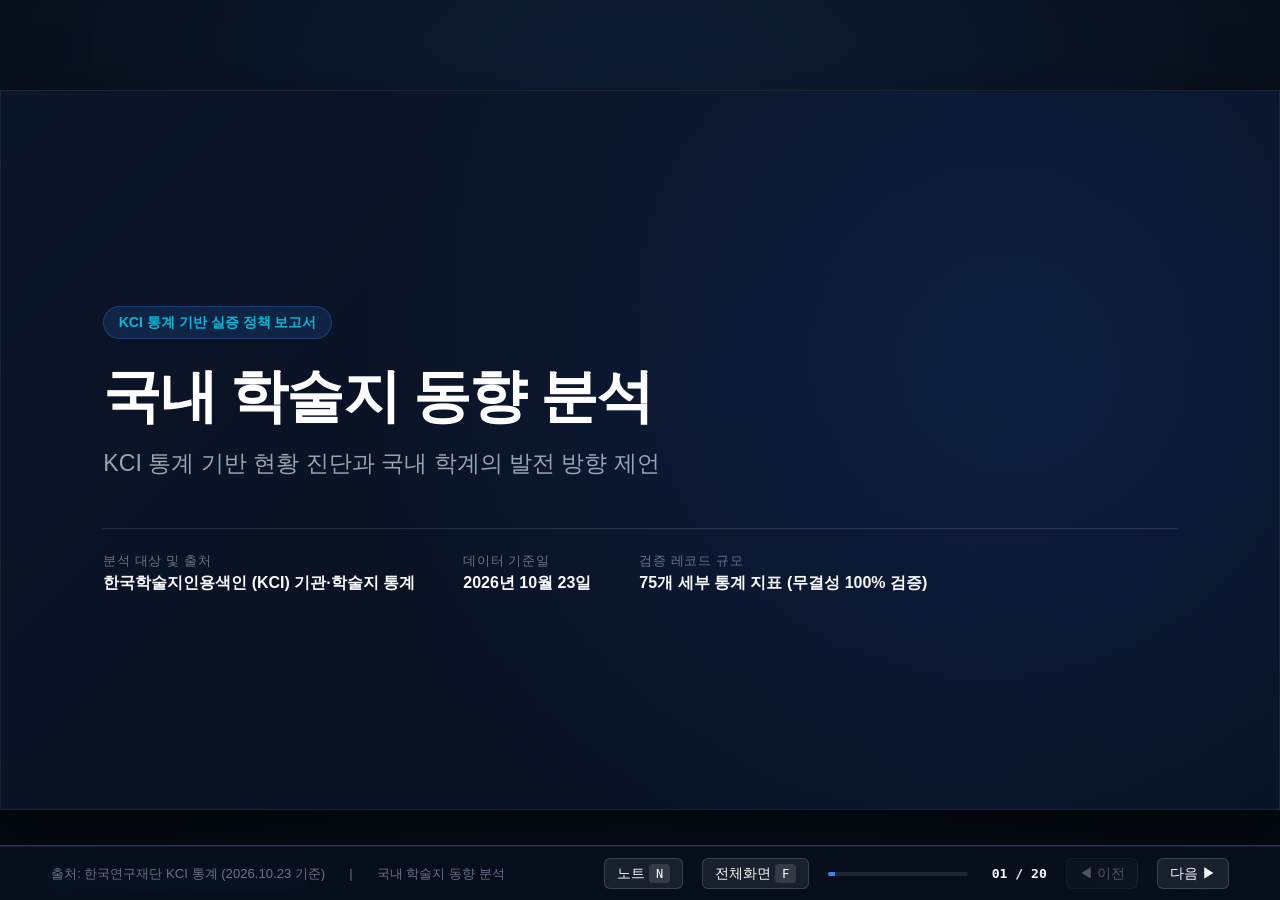
==== presentation/index.html @ 98a5b386 "feat: complete KCI journal statistics analysis 20-slide presentation" ====
<!DOCTYPE html>
<html lang="ko">
<head>
  <meta charset="UTF-8">
  <meta name="viewport" content="width=device-width, initial-scale=1.0">
  <title>국내 학술지 동향 분석 - KCI 통계 기반 현황 진단과 발전 방향 제언</title>
  <link rel="stylesheet" href="styles.css">
</head>
<body>

<div id="presentation-app">
  <div class="slide-stage">

    <!-- ====================================================================
         1부. 분석의 배경과 국내 학술지 현황 (Slide 01 ~ 05)
         ==================================================================== -->

    <!-- Slide 01: 표지 -->
    <section class="slide slide-cover active" id="slide-1"
      data-notes="[발표자 노트] 안녕하십니까. '국내 학술지 동향 분석 - KCI 통계 기반 현황 진단과 국내 학계의 발전 방향 제언' 발표를 시작하겠습니다. 본 발표는 한국연구재단 KCI의 최신 통계(2026.10.23 기준) 데이터를 실증적으로 검증하고, 발행 구조와 등재 현황을 면밀히 진단하여 향후 국내 학술 생태계의 지속 가능한 발전 방향을 모색하고자 마련되었습니다.">
      <div class="cover-badge">KCI 통계 기반 실증 정책 보고서</div>
      <h1 class="cover-title">국내 학술지 동향 분석</h1>
      <p class="cover-subtitle">KCI 통계 기반 현황 진단과 국내 학계의 발전 방향 제언</p>
      
      <div class="cover-meta">
        <div class="meta-item">
          <span class="meta-label">분석 대상 및 출처</span>
          <span class="meta-val">한국학술지인용색인 (KCI) 기관·학술지 통계</span>
        </div>
        <div class="meta-item">
          <span class="meta-label">데이터 기준일</span>
          <span class="meta-val">2026년 10월 23일</span>
        </div>
        <div class="meta-item">
          <span class="meta-label">검증 레코드 규모</span>
          <span class="meta-val">75개 세부 통계 지표 (무결성 100% 검증)</span>
        </div>
      </div>
    </section>

    <!-- Slide 02: 분석 목적과 핵심 질문 -->
    <section class="slide" id="slide-2"
      data-notes="[발표자 노트] 본 분석은 단순한 통계 수치 나열을 지양하고, 국내 학술 생태계를 관통하는 6가지 본질적인 질문에 답하고자 합니다. 특히 인문사회와 과학기술 분야 간의 극명한 격차의 원인을 밝히기 위한 가설을 수립하고, 향후 학계가 수행해야 할 미래 연구 과제로 연결하는 데 목적이 있습니다.">
      <div class="slide-header">
        <div>
          <div class="slide-tag-group">
            <span class="slide-category">1부. 분석 배경</span>
            <span class="slide-indicator-tag">Slide 02 / 20</span>
          </div>
          <h2 class="slide-title">분석 목적과 6대 핵심 질문</h2>
          <p class="slide-subtitle">단순 현황 집계를 넘어 지속 가능한 학술 생태계를 위한 구조적 질문 도출</p>
        </div>
      </div>
      <div class="slide-body">
        <div class="grid-2col">
          <div class="info-card accent-border" style="height: 100%; display: flex; flex-direction: column; justify-content: center;">
            <h4 style="font-size: 1.25rem; color: var(--accent-secondary); margin-bottom: 1rem;">분석의 핵심 방향성</h4>
            <p style="font-size: 1.05rem; line-height: 1.7; margin-bottom: 1rem;">
              국내 학술지의 <strong>발행 주체, 등재 체계, 학문 분야별 분포</strong>를 정밀 분석하고, 현재 통계가 입증하는 <strong>'실증적 사실(Fact)'</strong>과 추가 조사가 필요한 <strong>'가설(Hypothesis)'</strong>을 엄격히 구분하여 미래 정책 방향을 제언합니다.
            </p>
            <div style="background: rgba(255,255,255,0.04); padding: 1rem; border-radius: 8px;">
              <span style="color: var(--accent-amber); font-weight: 700;">분석 원칙:</span> 자료에 없는 해외 영향력, 품질을 임의로 단정하지 않고 국내 학계의 실증적 연구 과제로 전환합니다.
            </div>
          </div>
          <div class="info-card" style="height: 100%; display: flex; flex-direction: column; justify-content: center;">
            <h4 style="margin-bottom: 0.8rem;">본 발표가 답하는 6대 질문</h4>
            <ul style="display: flex; flex-direction: column; gap: 0.55rem; font-size: 0.95rem;">
              <li><strong>Q1.</strong> 국내 학술지의 발행 구조와 등재 체계는 어떤 특징을 갖는가?</li>
              <li><strong>Q2.</strong> 인문사회분야와 과학기술분야의 점유율 차이는 왜 발생하는가?</li>
              <li><strong>Q3.</strong> 현재 통계로 파악할 수 있는 국내 학술 생태계의 실증적 강점은?</li>
              <li><strong>Q4.</strong> 강화 가능성이 있는 분야와 세심한 관심이 필요한 영역은 어디인가?</li>
              <li><strong>Q5.</strong> 분야별 불균형 원인을 규명하기 위해 어떤 추가 연구가 필요한가?</li>
              <li><strong>Q6.</strong> 지속 가능한 학술 생태계 구축을 위한 정책적 로드맵은 무엇인가?</li>
            </ul>
          </div>
        </div>
      </div>
    </section>

    <!-- Slide 03: 데이터 출처와 분석 방법 -->
    <section class="slide" id="slide-3"
      data-notes="[발표자 노트] 데이터는 2026년 10월 23일 KCI 통계 포털에서 공식 크롤링된 75개 세부 통계 레코드입니다. UTF-8 BOM 인코딩 검증 및 수학적 합산 검증을 거쳤으며, 모든 수치는 교차 검증을 통과했습니다.">
      <div class="slide-header">
        <div>
          <div class="slide-tag-group">
            <span class="slide-category">1부. 분석 배경</span>
            <span class="slide-indicator-tag">Slide 03 / 20</span>
          </div>
          <h2 class="slide-title">데이터 출처와 분석 방법론</h2>
          <p class="slide-subtitle">한국연구재단 KCI 통계 기반 원자료 검증 및 신뢰도 확보 절차</p>
        </div>
      </div>
      <div class="slide-body">
        <div class="grid-3col">
          <div class="stat-card">
            <div class="stat-label">데이터 원천 및 추출 방식</div>
            <div style="font-size: 1.3rem; font-weight: 700; color: #fff; margin: 0.8rem 0;">KCI 기관·학술지 통계</div>
            <p class="stat-desc">
              한국학술지인용색인 공개 포털의 최신 공식 통계<br>
              Firecrawl 정밀 크롤링을 통한 원본 무결성 확보<br>
              출처: kci.go.kr (2026.10.23 기준)
            </p>
          </div>
          <div class="stat-card">
            <div class="stat-label">정량 데이터 검증 내역</div>
            <div style="font-size: 1.3rem; font-weight: 700; color: var(--accent-cyan); margin: 0.8rem 0;">75개 세부 레코드 전수 검증</div>
            <p class="stat-desc">
              결측치 및 숫자 변환 오류: 0건 (결측율 0%)<br>
              발행기관 및 학술지 종수 합산식 일치 확인<br>
              등재 등급별·분야별 교차 합계 100% 일치
            </p>
          </div>
          <div class="stat-card">
            <div class="stat-label">분석 범위 및 한계 규정</div>
            <div style="font-size: 1.3rem; font-weight: 700; color: var(--accent-amber); margin: 0.8rem 0;">단면적(Cross-sectional) 현황</div>
            <p class="stat-desc">
              현재 통계는 특정 시점의 분포 현황을 보여줌<br>
              시계열 추세, 인용 영향력, 연구비 등 미포함<br>
              인과관계 분석은 후속 연구 과제로 체계화
            </p>
          </div>
        </div>
      </div>
    </section>

    <!-- Slide 04: 국내 학술지 현황 한눈에 보기 -->
    <section class="slide" id="slide-4"
      data-notes="[발표자 노트] 국내 학술 생태계의 4대 핵심 지표입니다. 전체 학술지는 6,359종이며, 이 중 한국연구재단 등재(후보) 학술지는 2,932종으로 약 46.1%의 등재율을 나타냅니다. 전체 학술단체는 11,168개, 등재학술지 발행기관은 2,729개입니다.">
      <div class="slide-header">
        <div>
          <div class="slide-tag-group">
            <span class="slide-category">1부. 분석 배경</span>
            <span class="slide-indicator-tag">Slide 04 / 20</span>
          </div>
          <h2 class="slide-title">국내 학술지 현황 대시보드</h2>
          <p class="slide-subtitle">2026년 10월 23일 기준 국내 학술 생태계의 4대 핵심 정량 지표</p>
        </div>
      </div>
      <div class="slide-body">
        <div class="grid-4col">
          <div class="stat-card">
            <div class="stat-label">전체 학술지 종수</div>
            <div class="stat-number accent-blue count-up" data-target="6359">6,359</div>
            <div class="stat-desc">학회, 대학부설연구소, 일반기관이 발간하는 총 등록 학술지 수</div>
          </div>
          <div class="stat-card">
            <div class="stat-label">등재(후보) 학술지 종수</div>
            <div class="stat-number accent-cyan count-up" data-target="2932">2,932</div>
            <div class="stat-desc">한국연구재단의 엄격한 질적 심사를 통과한 정규 등재 및 후보 학술지</div>
          </div>
          <div class="stat-card">
            <div class="stat-label">전체 학술지 등재 비율</div>
            <div class="stat-number accent-emerald count-up" data-target="46.1" data-percent="true">46.1%</div>
            <div class="stat-desc">전체 6,359종 중 절반에 가까운 학술지가 등재 체계에 진입해 있음</div>
          </div>
          <div class="stat-card">
            <div class="stat-label">등재지 발간 기관 수</div>
            <div class="stat-number accent-amber count-up" data-target="2729">2,729</div>
            <div class="stat-desc">전체 11,168개 학술단체 중 실질적으로 등재지를 발간 중인 기관 수</div>
          </div>
        </div>
      </div>
    </section>

    <!-- Slide 05: 전체 학술지 발행 구조 -->
    <section class="slide" id="slide-5"
      data-notes="[발표자 노트] 전체 학술지 6,359종의 발행 주체 분포입니다. 학회가 3,466종(54.5%)으로 과반을 차지하며, 대학부설연구소가 2,664종(41.9%), 일반기관이 229종(3.6%)입니다. 학회와 대학연구소가 국내 학술 출판의 양대 축을 형성하고 있습니다.">
      <div class="slide-header">
        <div>
          <div class="slide-tag-group">
            <span class="slide-category">1부. 분석 배경</span>
            <span class="slide-indicator-tag">Slide 05 / 20</span>
          </div>
          <h2 class="slide-title">전체 학술지 발행 주체별 구조</h2>
          <p class="slide-subtitle">학회와 대학부설연구소가 양분하는 국내 학술 출판 지형</p>
        </div>
      </div>
      <div class="slide-body">
        <div class="grid-2col">
          <div class="chart-container">
            <canvas id="chart-publishers" class="kci-chart"></canvas>
          </div>
          <div class="info-card accent-border">
            <h4 style="margin-bottom: 1rem;">발행 주체별 구성비 및 구조적 특징</h4>
            <div class="bar-group">
              <div class="bar-header">
                <span class="bar-label">학회 발행 학술지 (54.5%)</span>
                <span class="bar-value">3,466종</span>
              </div>
              <div class="bar-track"><div class="bar-fill" data-width="54.5%"></div></div>
            </div>
            <div class="bar-group">
              <div class="bar-header">
                <span class="bar-label">대학부설연구소 발행 학술지 (41.9%)</span>
                <span class="bar-value">2,664종</span>
              </div>
              <div class="bar-track"><div class="bar-fill" data-width="41.9%"></div></div>
            </div>
            <div class="bar-group">
              <div class="bar-header">
                <span class="bar-label">기타(일반)기관 발행 학술지 (3.6%)</span>
                <span class="bar-value">229종</span>
              </div>
              <div class="bar-track"><div class="bar-fill" data-width="3.6%"></div></div>
            </div>
            <p style="margin-top: 1.2rem; font-size: 0.9rem; color: var(--text-muted); line-height: 1.6;">
              <strong>구조적 시사점:</strong> 학회 중심의 자생적 커뮤니티와 대학 내 연구소라는 제도적 기관이 학술지 생산 기반의 96.4%를 뒷받침하고 있습니다.
            </p>
          </div>
        </div>
      </div>
    </section>

    <!-- ====================================================================
         2부. 등재 체계와 분야별 분포 분석 (Slide 06 ~ 10)
         ==================================================================== -->

    <!-- Slide 06: 등재(후보) 학술지의 규모와 비중 -->
    <section class="slide" id="slide-6"
      data-notes="[발표자 노트] 전체 학술지 6,359종 중 등재(후보) 학술지는 2,932종으로 46.1%입니다. 이는 국내 학술지의 약 절반이 엄격한 동료평가와 정기 심사를 거쳐 국가 공인 학술지로 인정받고 있음을 의미합니다.">
      <div class="slide-header">
        <div>
          <div class="slide-tag-group">
            <span class="slide-category">2부. 등재 체계 및 분포</span>
            <span class="slide-indicator-tag">Slide 06 / 20</span>
          </div>
          <h2 class="slide-title">등재(후보) 학술지의 규모와 비중</h2>
          <p class="slide-subtitle">전체 학술지 6,359종 대비 등재(후보) 2,932종의 질적 관리 체계</p>
        </div>
      </div>
      <div class="slide-body">
        <div class="grid-2col">
          <div class="stat-card" style="justify-content: center; text-align: center; padding: 3rem 2rem;">
            <div class="stat-label" style="justify-content: center; font-size: 1.1rem;">KCI 등재(후보) 공인 비율</div>
            <div class="stat-number accent-emerald count-up" data-target="46.1" data-percent="true" style="font-size: 4.8rem; margin: 1rem 0;">46.1%</div>
            <p style="font-size: 1.1rem; color: var(--text-muted);">
              전체 6,359종 중 <strong>2,932종</strong>이 한국연구재단 등재 체계 공인
            </p>
          </div>
          <div class="info-card accent-border">
            <h4>등재 비중의 의미와 해석상 주의점</h4>
            <ul style="gap: 1rem; display: flex; flex-direction: column; margin-top: 1rem;">
              <li><strong>높은 진입 장벽과 신뢰도:</strong> 46.1%라는 비율은 무분별한 학술지 난립을 방지하고 연구 윤리와 심사 체계를 국가 단위에서 일정 수준 이상 담보하고 있음을 보여줍니다.</li>
              <li><strong>비등재 학술지(53.9%)의 성격:</strong> 나머지 3,427종은 심사 탈락지뿐만 아니라 신생 학술지, 대학 내부 연구보고서, 지역 특화 간행물 등 다양한 층위가 혼재되어 있으므로 단순 부실로 단정할 수 없습니다.</li>
              <li><strong>질적 성장의 과제:</strong> 양적 진입 단계를 넘어, 등재 이후 학술지의 실질적 학문적 영향력과 발행 지속성을 관리하는 2단계 질적 지표 도입이 필요합니다.</li>
            </ul>
          </div>
        </div>
      </div>
    </section>

    <!-- Slide 07: 등재 상태별 구성 -->
    <section class="slide" id="slide-7"
      data-notes="[발표자 노트] 등재(후보) 학술지 2,932종의 등급 구성입니다. 정규 '등재' 학술지가 2,691종으로 91.8%의 절대다수이며, 진입 단계인 '등재후보'는 174종(5.9%), 최상위 '우수등재'는 67종(2.3%)입니다. 전형적인 항아리-피라미드 구조입니다.">
      <div class="slide-header">
        <div>
          <div class="slide-tag-group">
            <span class="slide-category">2부. 등재 체계 및 분포</span>
            <span class="slide-indicator-tag">Slide 07 / 20</span>
          </div>
          <h2 class="slide-title">등재 상태별 세부 구성</h2>
          <p class="slide-subtitle">우수등재(67종) · 등재(2,691종) · 등재후보(174종)의 등급 피라미드</p>
        </div>
      </div>
      <div class="slide-body">
        <div class="grid-2col">
          <div class="chart-container">
            <canvas id="chart-indexed-status" class="kci-chart"></canvas>
          </div>
          <div class="info-card">
            <h4>등급별 비중과 제도적 함의</h4>
            <div style="display: flex; flex-direction: column; gap: 1.2rem; margin-top: 1rem;">
              <div style="background: rgba(245, 158, 11, 0.1); border-left: 4px solid var(--accent-amber); padding: 0.8rem;">
                <div style="font-weight: 700; color: var(--accent-amber);">우수등재학술지: 67종 (2.3%)</div>
                <div style="font-size: 0.88rem; color: var(--text-muted); margin-top: 0.2rem;">KCI 인용 지수 및 엄격한 국제화·전문성 요건을 통과한 대한민국 대표 학술지</div>
              </div>
              <div style="background: rgba(59, 130, 246, 0.1); border-left: 4px solid var(--accent-primary); padding: 0.8rem;">
                <div style="font-weight: 700; color: var(--accent-primary);">정규 등재학술지: 2,691종 (91.8%)</div>
                <div style="font-size: 0.88rem; color: var(--text-muted); margin-top: 0.2rem;">국내 연구자들의 연구업적 평가 및 학술 소통의 중추적 뼈대를 구성하는 표준 학술지군</div>
              </div>
              <div style="background: rgba(6, 182, 212, 0.1); border-left: 4px solid var(--accent-cyan); padding: 0.8rem;">
                <div style="font-weight: 700; color: var(--accent-cyan);">등재후보학술지: 174종 (5.9%)</div>
                <div style="font-size: 0.88rem; color: var(--text-muted); margin-top: 0.2rem;">신규 학술 분야 또는 성장 단계에서 정규 등재 진입을 준비하는 인큐베이팅 단계</div>
              </div>
            </div>
          </div>
        </div>
      </div>
    </section>

    <!-- Slide 08: 등재(후보) 학술지 발간기관 구조 -->
    <section class="slide" id="slide-8"
      data-notes="[발표자 노트] 등재(후보) 학술지를 실제로 발행하는 2,729개 기관의 구조입니다. 학회가 2,118개로 77.6%를 차지하며, 대학연구소는 498개(18.2%), 일반기관은 113개(4.1%)입니다. 특히 학회는 전체 4,437개 중 47.7%가 등재지를 발행하지만, 대학연구소는 6,534개 중 7.6%에 불과합니다.">
      <div class="slide-header">
        <div>
          <div class="slide-tag-group">
            <span class="slide-category">2부. 등재 체계 및 분포</span>
            <span class="slide-indicator-tag">Slide 08 / 20</span>
          </div>
          <h2 class="slide-title">등재(후보) 학술지 발간기관 구조</h2>
          <p class="slide-subtitle">학회 네트워크(2,118개) 주도의 등재 학술 출판 생태계</p>
        </div>
      </div>
      <div class="slide-body">
        <div class="grid-2col">
          <div class="chart-container">
            <canvas id="chart-org-structure" class="kci-chart"></canvas>
            <div style="text-align: center; font-size: 0.8rem; color: var(--text-dim); margin-top: 0.5rem;">
              * 밝은 영역: 등재학술지 발간기관 / 어두운 영역: 전체 기관 모수
            </div>
          </div>
          <div class="info-card accent-border">
            <h4>기관 수와 학술지 수의 교차 해석</h4>
            <ul style="gap: 0.9rem; display: flex; flex-direction: column; margin-top: 0.8rem;">
              <li><strong>학회의 압도적 질적 생산성:</strong> 등재학술지 발간기관의 77.6%(2,118개)가 학회로, 자율적 학술 공동체가 국내 공인 학술지의 실질적 보루임을 입증합니다.</li>
              <li><strong>대학부설연구소의 양적 팽창 대비 낮은 등재율:</strong> 전국 6,534개 대학부설연구소 중 등재지를 발간하는 곳은 498개(7.6%)에 그칩니다.</li>
              <li><strong>학술지 수와 기관 수의 구분 필요:</strong> 학술지 수(2,932종)와 기관 수(2,729개)가 유사하지만, 일부 유력 학회는 2종 이상의 학술지를 복수 발행하고 있습니다.</li>
            </ul>
          </div>
        </div>
      </div>
    </section>

    <!-- Slide 09: 인문사회분야와 과학기술분야 비교 -->
    <section class="slide" id="slide-9"
      data-notes="[발표자 노트] 분야별 분포에서 매우 극적인 차이가 나타납니다. 등재(후보)지 2,932종 중 인문사회분야가 2,077종으로 약 70.8%를 차지하고, 과학기술분야는 855종으로 29.2%에 불과합니다. 인문사회분야의 학술지 수가 과학기술의 2.4배에 달합니다.">
      <div class="slide-header">
        <div>
          <div class="slide-tag-group">
            <span class="slide-category">2부. 등재 체계 및 분포</span>
            <span class="slide-indicator-tag">Slide 09 / 20</span>
          </div>
          <h2 class="slide-title">인문사회분야 vs 과학기술분야 비교</h2>
          <p class="slide-subtitle">인문사회분야 2,077종(70.8%) vs 과학기술분야 855종(29.2%)의 극명한 점유율 격차</p>
        </div>
      </div>
      <div class="slide-body">
        <div class="grid-2col">
          <div class="chart-container">
            <canvas id="chart-field-comparison" class="kci-chart"></canvas>
          </div>
          <div class="info-card success-border">
            <h4>학문 분야별 분포 특징 및 해석 범위</h4>
            <div style="margin-top: 0.8rem; display: flex; flex-direction: column; gap: 0.8rem;">
              <p>
                <strong>인문사회분야 (2,077종, 70.8%):</strong><br>
                사회과학(1,061종), 인문학(670종), 예술체육(174종), 복합학(172종) 등 세부 학문별로 매우 두텁고 다양한 국내 학술지 생태계가 형성되어 있습니다.
              </p>
              <p>
                <strong>과학기술분야 (855종, 29.2%):</strong><br>
                의약학(373종), 공학(263종), 자연과학(129종), 농수해양(90종) 순으로 분포하며, 인문사회 대비 약 41% 수준의 규모에 머물고 있습니다.
              </p>
              <div style="background: rgba(255,255,255,0.04); padding: 0.7rem; border-radius: 6px; font-size: 0.85rem; color: var(--accent-cyan);">
                <strong>주의:</strong> 이 격차는 연구 역량의 차이가 아니라, 글로벌 학술지(SCI 등) 투고 성향과 국내 연구 성과 유통 플랫폼의 차이에서 기인할 가능성이 높습니다.
              </div>
            </div>
          </div>
        </div>
      </div>
    </section>

    <!-- Slide 10: 주요 통계 결과 종합 -->
    <section class="slide" id="slide-10"
      data-notes="[발표자 노트] 전반부 통계 결과를 종합합니다. 6,359종 학술지, 46.1% 등재율, 학회 중심 77.6%, 인문사회 70.8% 점유가 명확한 실증 사실입니다. 이제 3부에서는 이 현황이 의미하는 학술 생태계의 강점과 보완점을 진단하겠습니다.">
      <div class="slide-header">
        <div>
          <div class="slide-tag-group">
            <span class="slide-category">2부. 등재 체계 및 분포</span>
            <span class="slide-indicator-tag">Slide 10 / 20</span>
          </div>
          <h2 class="slide-title">주요 통계 결과 종합</h2>
          <p class="slide-subtitle">확인된 실증적 사실(Fact)과 향후 진단할 핵심 의제</p>
        </div>
      </div>
      <div class="slide-body">
        <div class="grid-3col">
          <div class="stat-card">
            <div class="stat-label">규모 및 등재 구조</div>
            <div style="font-size: 1.4rem; font-weight: 700; color: #fff; margin: 0.6rem 0;">46.1% 등재율</div>
            <p class="stat-desc">
              전체 6,359종 중 2,932종이 등재 체계 편입<br>
              등재지가 91.8%로 안정화되었으나, 우수등재(67종, 2.3%) 최상위 차별화는 제한적
            </p>
          </div>
          <div class="stat-card">
            <div class="stat-label">발행 네트워크</div>
            <div style="font-size: 1.4rem; font-weight: 700; color: var(--accent-cyan); margin: 0.6rem 0;">학회 주도권 77.6%</div>
            <p class="stat-desc">
              학회가 등재학술지 발간기관의 77.6% 차지<br>
              반면 대학연구소는 6,534개 중 7.6%만 등재지를 발행하여 기관 유형별 양극화 관찰
            </p>
          </div>
          <div class="stat-card">
            <div class="stat-label">학문 분야 비중</div>
            <div style="font-size: 1.4rem; font-weight: 700; color: var(--accent-emerald); margin: 0.6rem 0;">인문사회 70.8% 점유</div>
            <p class="stat-desc">
              인문사회(2,077종) 대 과학기술(855종)의 7:3 구조<br>
              KCI가 국내 인문사회 지식의 핵심 허브임을 입증함과 동시에 분야별 유통 분리 시사
            </p>
          </div>
        </div>
      </div>
    </section>

    <!-- ====================================================================
         3부. 국내 학술 생태계의 강점과 보완점 (Slide 11 ~ 15)
         ==================================================================== -->

    <!-- Slide 11: 국내 학술 생태계에서 관찰되는 강점 -->
    <section class="slide" id="slide-11"
      data-notes="[발표자 노트] 현재 데이터가 입증하는 국내 학술 생태계의 3대 강점입니다. 첫째, 6천 종이 넘는 폭넓은 학술지 기반. 둘째, 학회 중심의 자율적 동료평가 정착. 셋째, 한국 고유의 인문사회 지식을 축적하는 안정적인 지식 저장소 역할입니다.">
      <div class="slide-header">
        <div>
          <div class="slide-tag-group">
            <span class="slide-category">3부. 강점과 보완점 진단</span>
            <span class="slide-indicator-tag">Slide 11 / 20</span>
          </div>
          <h2 class="slide-title">국내 학술 생태계에서 관찰되는 강점</h2>
          <p class="slide-subtitle">KCI 통계 데이터가 직접 뒷받침하는 3대 구조적 자산</p>
        </div>
      </div>
      <div class="slide-body">
        <div class="grid-3col">
          <div class="info-card success-border" style="height: 100%;">
            <h4>1. 탄탄한 학술 공론장 인프라</h4>
            <p style="margin-top: 0.8rem; line-height: 1.6;">
              전체 6,359종 학술지와 11,168개 학술단체가 활동하여, 전공별·지역별 연구자들이 연구 성과를 공식 발표하고 토론할 수 있는 기초 인프라가 전국적으로 촘촘히 구축되어 있습니다.
            </p>
          </div>
          <div class="info-card success-border" style="height: 100%;">
            <h4>2. 학회 중심 자율 심사 체계</h4>
            <p style="margin-top: 0.8rem; line-height: 1.6;">
              학회 발행 학술지의 등재율이 65.6%에 달하며, 2,118개 학회가 등재지를 책임 운영함으로써 동료평가(Peer-review) 기반의 자율 규제와 질 관리가 안정적으로 작동하고 있습니다.
            </p>
          </div>
          <div class="info-card success-border" style="height: 100%;">
            <h4>3. 토착 지식의 국가적 보고</h4>
            <p style="margin-top: 0.8rem; line-height: 1.6;">
              2,077종에 달하는 인문사회 등재지는 한국의 역사, 사회, 법률, 문화 등 로컬 맥락의 독창적 연구 성과가 모국어로 축적·계승되는 대체 불가능한 지식 아카이브 역할을 수행합니다.
            </p>
          </div>
        </div>
      </div>
    </section>

    <!-- Slide 12: 강화 가능성이 있는 분야 -->
    <section class="slide" id="slide-12"
      data-notes="[발표자 노트] 추가 지표를 통해 강화할 수 있는 유망 분야입니다. 특히 67종의 '우수등재학술지'는 Scopus 및 DOAJ 등 글로벌 색인 연계를 집중 지원하여 세계적 학술 브랜드로 도약시킬 잠재력이 있으며, 172종의 복합학 학술지는 다학제 융합 연구의 거점이 될 수 있습니다.">
      <div class="slide-header">
        <div>
          <div class="slide-tag-group">
            <span class="slide-category">3부. 강점과 보완점 진단</span>
            <span class="slide-indicator-tag">Slide 12 / 20</span>
          </div>
          <h2 class="slide-title">강화 가능성이 있는 분야</h2>
          <p class="slide-subtitle">질적 도약 및 글로벌 가시성 확장이 기대되는 전략적 영역</p>
        </div>
      </div>
      <div class="slide-body">
        <div class="grid-2col">
          <div class="info-card accent-border">
            <h4 style="color: var(--accent-secondary);">우수등재학술지 (67종)의 글로벌 브랜드화</h4>
            <ul style="gap: 0.8rem; display: flex; flex-direction: column; margin-top: 0.8rem;">
              <li><strong>질적 최상위 2.3%의 집약:</strong> 인문사회 39종, 과학기술 28종으로 구성된 우수등재학술지는 이미 국내 최고 수준의 심사 역량과 인용 영향력을 입증했습니다.</li>
              <li><strong>글로벌 오픈액세스 연계:</strong> 영문 메타데이터 고도화, DOAJ 및 Scopus 등재 컨설팅, 글로벌 DOI 유통 지원을 집중하여 'K-Academic' 브랜드로 육성 가능합니다.</li>
            </ul>
          </div>
          <div class="info-card accent-border">
            <h4 style="color: var(--accent-secondary);">복합학 및 융합 연구 학술지 (172종) 육성</h4>
            <ul style="gap: 0.8rem; display: flex; flex-direction: column; margin-top: 0.8rem;">
              <li><strong>학제간 융합 수요 흡수:</strong> 인문학과 AI, 환경과 사회학 등 전통적 분과 학문을 넘어서는 172종의 복합학 학술지가 성장 중입니다.</li>
              <li><strong>다학제 심사 시스템 지원:</strong> 서로 다른 전공의 심사위원이 참여하는 융합 심사 프로토콜을 보급하고 다학제 연구비와 연계해 질적 성장을 견인할 수 있습니다.</li>
            </ul>
          </div>
        </div>
      </div>
    </section>

    <!-- Slide 13: 추가 관심이 필요한 분야 -->
    <section class="slide" id="slide-13"
      data-notes="[발표자 노트] 단순 수치가 적다고 해서 취약 분야가 아닙니다. 농수해양(90종), 예술체육(174종) 등은 연구자 모수가 작지만 국가 필수 기간 학문입니다. 또한 국내 과학기술 학술지(855종)는 해외 저널과의 차별화된 고유 정체성 수립이 필요합니다.">
      <div class="slide-header">
        <div>
          <div class="slide-tag-group">
            <span class="slide-category">3부. 강점과 보완점 진단</span>
            <span class="slide-indicator-tag">Slide 13 / 20</span>
          </div>
          <h2 class="slide-title">추가 관심이 필요한 분야</h2>
          <p class="slide-subtitle">학문적 중요성과 특수성을 고려한 맞춤형 지원 정책 대상</p>
        </div>
      </div>
      <div class="slide-body">
        <div class="grid-2col">
          <div class="info-card warning-border">
            <h4 style="color: var(--accent-amber);">소수 학문 분야의 특수성 보호 (농수해양 90종, 예술체육 174종)</h4>
            <ul style="gap: 0.8rem; display: flex; flex-direction: column; margin-top: 0.8rem;">
              <li><strong>단순 수치로 우열을 단정하지 않음:</strong> 학술지 종수가 적은 것은 연구자 인구 모수가 작기 때문이며 학문적 가치가 낮은 것이 아닙니다.</li>
              <li><strong>획일적 잣대 탈피:</strong> 피인용지수(Impact Factor) 중심의 획일적 등재 평가에서 벗어나, 국가 전략 분야 및 기초 예술 분야를 위한 맞춤형 평가 기준이 필요합니다.</li>
            </ul>
          </div>
          <div class="info-card warning-border">
            <h4 style="color: var(--accent-amber);">국내 과학기술 학술지 (855종)의 정체성 재정립</h4>
            <ul style="gap: 0.8rem; display: flex; flex-direction: column; margin-top: 0.8rem;">
              <li><strong>SCI 편중과의 역할 분담:</strong> 과기 연구 성과의 대다수가 해외 저널로 유출되는 환경에서, 국내 과기 학술지의 고유 역할 설정이 시급합니다.</li>
              <li><strong>기술 실용화 및 신진연구자 인큐베이팅:</strong> 국내 산업 연계 기술, 국문 전문 기술용어 보존, 석·박사 신진 연구자의 기초 논문 발표장으로서의 지원이 요구됩니다.</li>
            </ul>
          </div>
        </div>
      </div>
    </section>

    <!-- Slide 14: 보완이 필요한 구조적 영역 -->
    <section class="slide" id="slide-14"
      data-notes="[발표자 노트] 보완이 필요한 구조적 문제입니다. 대학부설연구소의 등재율이 19.97%로 매우 낮다는 점은 연구소 단위 학술지 발행의 지속성과 인력 부족을 시사합니다. 또한 비영리 학회의 열악한 재정, 상임 편집위원 부족 등 심사 인프라 보완이 필요합니다.">
      <div class="slide-header">
        <div>
          <div class="slide-tag-group">
            <span class="slide-category">3부. 강점과 보완점 진단</span>
            <span class="slide-indicator-tag">Slide 14 / 20</span>
          </div>
          <h2 class="slide-title">보완이 필요한 구조적 영역</h2>
          <p class="slide-subtitle">대학연구소 등재율 격차와 학술 출판 인프라의 지속 가능성 문제</p>
        </div>
      </div>
      <div class="slide-body">
        <div class="grid-2col">
          <div class="info-card warning-border">
            <h4>대학부설연구소 학술지의 낮은 등재율 (19.97%)</h4>
            <p style="margin-top: 0.8rem; line-height: 1.6;">
              대학연구소 발행 학술지 2,664종 중 등재지는 532종에 불과합니다. 연구소장의 교체, 전담 행정·편집 인력 부재, 연구비 종료에 따른 발행 중단 위험 등 구조적 취약성이 의심되므로 유사 연구소 간 공동 학술지 발간 유도 정책이 검토되어야 합니다.
            </p>
          </div>
          <div class="info-card warning-border">
            <h4>학술지 편집·심사 인프라의 영세성</h4>
            <p style="margin-top: 0.8rem; line-height: 1.6;">
              국내 등재지의 대다수는 비영리 학회가 소속 교수들의 자발적 봉사에 의존해 운영됩니다. 전문 편집인(Managing Editor) 부족, 연구윤리 검증 시스템(표절검사) 비용 부담, 영문 교열 지원 부족 등 학술지 운영 인프라의 체계적 공공 지원이 절실합니다.
            </p>
          </div>
        </div>
      </div>
    </section>

    <!-- Slide 15: 분야별 분포 차이는 왜 발생하는가? -->
    <section class="slide" id="slide-15"
      data-notes="[발표자 노트] 인문사회 70.8% 대 과학기술 29.2% 격차의 원인을 설명하는 4대 가설입니다. 연구자 모수, 업적 평가 제도의 SCI 선호, 학문적 연구 대상의 로컬/글로벌 성향 차이, 단행본/논문 발행 관행 차이 등이 거론됩니다. 이는 확정된 원인이 아니며 검증되어야 할 연구 가설입니다.">
      <div class="slide-header">
        <div>
          <div class="slide-tag-group">
            <span class="slide-category">3부. 강점과 보완점 진단</span>
            <span class="slide-indicator-tag">Slide 15 / 20</span>
          </div>
          <h2 class="slide-title">분야별 분포 차이는 왜 발생하는가?</h2>
          <p class="slide-subtitle">통계가 설명하지 못하는 불균형 원인을 규명하기 위한 4대 가설</p>
        </div>
      </div>
      <div class="slide-body">
        <div class="grid-4col">
          <div class="info-card">
            <h4 style="font-size: 1rem; color: var(--accent-secondary);">가설 1. 업적 평가 제도</h4>
            <p style="font-size: 0.88rem; margin-top: 0.5rem; line-height: 1.5;">
              이공계 대학 교수 채용 및 연구비 평가에서 SCI(E)급 논문 중심의 인센티브 구조가 국내 KCI 학술지 투고 유인을 낮췄을 가능성
            </p>
          </div>
          <div class="info-card">
            <h4 style="font-size: 1rem; color: var(--accent-secondary);">가설 2. 연구 대상의 특수성</h4>
            <p style="font-size: 0.88rem; margin-top: 0.5rem; line-height: 1.5;">
              인문사회는 한국어 자료, 국내 사회제도 등 로컬 맥락 연구가 많아 국내 저널 중심이며, 과기는 보편적 자연법칙으로 국제 유통 성향
            </p>
          </div>
          <div class="info-card">
            <h4 style="font-size: 1rem; color: var(--accent-secondary);">가설 3. 연구자 규모 및 학회</h4>
            <p style="font-size: 0.88rem; margin-top: 0.5rem; line-height: 1.5;">
              인문사회 전공의 세분화와 다양한 소규모 분과 학회 설립 전통이 독립 학술지 수의 다변화로 이어졌을 가능성
            </p>
          </div>
          <div class="info-card">
            <h4 style="font-size: 1rem; color: var(--accent-secondary);">가설 4. 학술 출판 생태계</h4>
            <p style="font-size: 0.88rem; margin-top: 0.5rem; line-height: 1.5;">
              글로벌 상업 출판사(Elsevier 등)에 편입된 과기 분야와 달리, 국내 인문사회는 학회 중심 자체 발간 모델 유지
            </p>
          </div>
        </div>
      </div>
    </section>

    <!-- ====================================================================
         4부. 추가 연구와 국내 학계의 발전 방향 (Slide 16 ~ 20)
         ==================================================================== -->

    <!-- Slide 16: 원인 규명을 위한 추가 연구 과제 -->
    <section class="slide" id="slide-16"
      data-notes="[발표자 노트] 앞서 세운 가설들을 실증하기 위해 국내 학계가 추진해야 할 6대 연구 과제입니다. 연구비·연구자 인구 모수 연계, 등재 유지율 및 폐간율 시계열 분석, 투고 수요 및 심사 소요 기간 조사 등이 후속 연구로 진행되어야 합니다.">
      <div class="slide-header">
        <div>
          <div class="slide-tag-group">
            <span class="slide-category">4부. 미래 과제 및 발전 방향</span>
            <span class="slide-indicator-tag">Slide 16 / 20</span>
          </div>
          <h2 class="slide-title">원인 규명을 위한 6대 추가 연구 과제</h2>
          <p class="slide-subtitle">현황 통계를 넘어 학술 생태계 역동성을 밝히기 위한 후속 연구 아젠다</p>
        </div>
      </div>
      <div class="slide-body">
        <div class="grid-2col">
          <div class="info-card" style="height: 100%;">
            <ul style="display: flex; flex-direction: column; gap: 0.8rem;">
              <li><strong>과제 1. 연구자 인구 및 R&D 예산 연계:</strong> 학문 분야별 교수·연구원 수 및 지원 연구비 규모와 학술지 수 간의 상관관계 분석</li>
              <li><strong>과제 2. 등재 유지 및 수명 주기(Life-cycle) 추적:</strong> 학술지의 창간, 등재 진입, 탈락, 휴·폐간율에 대한 10개년 종단 분석</li>
              <li><strong>과제 3. 발행 주체별 재정 및 인력 실태 조사:</strong> 학회와 대학연구소의 편집위원 보수, 사무국 전담인력 유무 등 운영 실태 조사</li>
            </ul>
          </div>
          <div class="info-card" style="height: 100%;">
            <ul style="display: flex; flex-direction: column; gap: 0.8rem;">
              <li><strong>과제 4. 투고 수요 및 심사 소요 기간 분석:</strong> 분야별 연간 논문 접수 편수, 채택률(Acceptance Rate), 심사 리드타임 비교</li>
              <li><strong>과제 5. 국내 vs 국제 유통 성향 교차 분석:</strong> 국내 저자들의 KCI 논문과 Web of Science/Scopus 논문 발행 비율 교차 검증</li>
              <li><strong>과제 6. 평가 제도 변화의 정책적 영향 분석:</strong> 대학 평가 및 연구재단 지원 제도 변경이 학술지 신설 및 운영에 미친 인과효과 분석</li>
            </ul>
          </div>
        </div>
      </div>
    </section>

    <!-- Slide 17: 학술지 평가와 지원 체계의 보완 방향 -->
    <section class="slide" id="slide-17"
      data-notes="[발표자 노트] 한국연구재단과 교육부의 학술지 평가·지원 체계 개편 방향입니다. 단순한 학술지 종수 중심의 양적 평가에서 탈피하여, 심사 투명성, 편집 역량, 오픈액세스 공개율 등 실질적 지속 가능성과 질적 가치를 반영하는 다차원 평가지표 도입을 제안합니다.">
      <div class="slide-header">
        <div>
          <div class="slide-tag-group">
            <span class="slide-category">4부. 미래 과제 및 발전 방향</span>
            <span class="slide-indicator-tag">Slide 17 / 20</span>
          </div>
          <h2 class="slide-title">학술지 평가 및 지원 체계 보완 방향</h2>
          <p class="slide-subtitle">양적 지표 중심 관리에서 질적 지속 가능성 중심의 지원형 체계로 전환</p>
        </div>
      </div>
      <div class="slide-body">
        <div class="grid-3col">
          <div class="info-card accent-border" style="height: 100%;">
            <h4>1. 분야별 특화 평가지표 설계</h4>
            <p style="margin-top: 0.8rem; line-height: 1.6;">
              이공계와 인문사회계의 연구 주기와 피인용 관행 차이를 고려하여, 동일한 인용지수 잣대를 강요하지 않고 학문 분야별 특화된 동료평가 기준을 마련해야 합니다.
            </p>
          </div>
          <div class="info-card accent-border" style="height: 100%;">
            <h4>2. 심사 투명성 및 편집 역량 평가</h4>
            <p style="margin-top: 0.8rem; line-height: 1.6;">
              단순 발행 횟수 채우기를 넘어, 심사의 전문성, 심사위원 피드백의 충실도, 연구윤리 검증 시스템 구비 여부를 핵심 평가지표로 강화해야 합니다.
            </p>
          </div>
          <div class="info-card accent-border" style="height: 100%;">
            <h4>3. 공공 지원 방식의 인프라화</h4>
            <p style="margin-top: 0.8rem; line-height: 1.6;">
              개별 학회에 소액 분배하는 직접 보조금 방식을 탈피하여, 통합 투고·심사 플랫폼, DOI 부여, 공공 오픈액세스 서버 무료 제공 등 공용 인프라 지원으로 전환해야 합니다.
            </p>
          </div>
        </div>
      </div>
    </section>

    <!-- Slide 18: 국내 학계의 발전 방향 제언 -->
    <section class="slide" id="slide-18"
      data-notes="[발표자 노트] 국내 학계 구성원 모두가 함께 나아가야 할 4대 발전 방향입니다. 연구자, 학회, 대학, 정부 지원기관이 각자의 위치에서 오픈사이언스를 지향하고 데이터 기반 의사결정을 실천해야 합니다.">
      <div class="slide-header">
        <div>
          <div class="slide-tag-group">
            <span class="slide-category">4부. 미래 과제 및 발전 방향</span>
            <span class="slide-indicator-tag">Slide 18 / 20</span>
          </div>
          <h2 class="slide-title">국내 학계의 발전 방향 제언</h2>
          <p class="slide-subtitle">학술 공동체와 연구 지원 기관을 위한 4대 전략적 제언</p>
        </div>
      </div>
      <div class="slide-body">
        <div class="grid-2col">
          <div class="info-card success-border">
            <h4 style="color: var(--accent-emerald);">전략 1. 국가 오픈액세스(Open Access) 생태계 구축</h4>
            <p style="margin-top: 0.5rem; line-height: 1.6;">
              세금으로 지원된 국내 학술 연구 성과가 국민과 산업계에 무료로 개방될 수 있도록, KCI 기반 공공 오픈액세스 리포지터리를 확충하고 저작권 양도 관행을 개선합니다.
            </p>
          </div>
          <div class="info-card success-border">
            <h4 style="color: var(--accent-emerald);">전략 2. 대학연구소 학술지의 통폐합 및 연합화</h4>
            <p style="margin-top: 0.5rem; line-height: 1.6;">
              영세한 대학부설연구소 학술지(등재율 20%)의 한계를 극복하기 위해, 권역별·주제별 연구소 연합 학술지 발간을 유도하여 발행 지속성과 국제성을 확보합니다.
            </p>
          </div>
          <div class="info-card success-border">
            <h4 style="color: var(--accent-emerald);">전략 3. K-Academic 지식의 글로벌 네트워크 연계</h4>
            <p style="margin-top: 0.5rem; line-height: 1.6;">
              한국학 및 인문사회 연구 성과가 글로벌 학계에서 정당하게 인용될 수 있도록 영문 초록 표준화 및 해외 주요 대학 도서관과의 데이터 연동을 강화합니다.
            </p>
          </div>
          <div class="info-card success-border">
            <h4 style="color: var(--accent-emerald);">전략 4. 데이터 기반 학술 정책 수립</h4>
            <p style="margin-top: 0.5rem; line-height: 1.6;">
              직관이나 관례에 의한 지원이 아니라, 학술지 메타데이터 분석과 인용 네트워크 분석을 바탕으로 한 증거 기반(Evidence-based) 학술 정책을 정착시킵니다.
            </p>
          </div>
        </div>
      </div>
    </section>

    <!-- Slide 19: 향후 연구 로드맵 -->
    <section class="slide" id="slide-19"
      data-notes="[발표자 노트] KCI 통계에서 출발하여 학술 정책 수립에 이르는 6단계 미래 연구 로드맵입니다. 지표 확인부터 시계열 확보, 외부 데이터 연계, 원인 규명을 거쳐 최종적으로 균형 잡힌 학술 생태계 지표를 확립하게 됩니다.">
      <div class="slide-header">
        <div>
          <div class="slide-tag-group">
            <span class="slide-category">4부. 미래 과제 및 발전 방향</span>
            <span class="slide-indicator-tag">Slide 19 / 20</span>
          </div>
          <h2 class="slide-title">향후 연구 및 정책 로드맵</h2>
          <p class="slide-subtitle">단면적 통계에서 증거 기반 학술 정책으로 이어지는 6단계 로드맵</p>
        </div>
      </div>
      <div class="slide-body">
        <div class="roadmap-flow">
          <div class="roadmap-step">
            <div class="step-num">01</div>
            <div class="step-title">지표 기준 확립</div>
            <div class="step-desc">KCI 분류 기준 및 원시 데이터 속성 정밀 검증 (완료)</div>
          </div>
          <div class="roadmap-step">
            <div class="step-num">02</div>
            <div class="step-title">시계열 데이터 구축</div>
            <div class="step-desc">최근 10년간 등재 변동 및 폐간 추이 종단 DB 구축</div>
          </div>
          <div class="roadmap-step">
            <div class="step-num">03</div>
            <div class="step-title">학문 세부 비교</div>
            <div class="step-desc">인문·사회·이공계 등 세부 분과별 투고 및 인용 심층 비교</div>
          </div>
          <div class="roadmap-step">
            <div class="step-num">04</div>
            <div class="step-title">외부 데이터 연계</div>
            <div class="step-desc">연구자 수, 국가 R&D 연구비, 국제색인(SCI/Scopus) 결합</div>
          </div>
          <div class="roadmap-step">
            <div class="step-num">05</div>
            <div class="step-title">원인 인과 분석</div>
            <div class="step-desc">분야별 불균형 및 대학연구소 취약성의 구조적 원인 규명</div>
          </div>
          <div class="roadmap-step">
            <div class="step-num">06</div>
            <div class="step-title">정책 지표 완성</div>
            <div class="step-desc">지속 가능한 학술지 지원 체계 및 다차원 평가지표 확립</div>
          </div>
        </div>
      </div>
    </section>

    <!-- Slide 20: 결론과 출처 -->
    <section class="slide" id="slide-20"
      data-notes="[발표자 노트] 결론입니다. 본 조사는 6,359종 학술지와 2,932종 등재지의 정량적 분포를 명확히 밝혔습니다. 인문사회의 탄탄한 지식 보고와 학회 중심의 자율성이라는 강점을 바탕으로, 대학연구소 내실화와 오픈액세스 확대를 추진해야 합니다. 경청해 주셔서 감사합니다.">
      <div class="slide-header">
        <div>
          <div class="slide-tag-group">
            <span class="slide-category">4부. 미래 과제 및 발전 방향</span>
            <span class="slide-indicator-tag">Slide 20 / 20</span>
          </div>
          <h2 class="slide-title">결론 및 참고 자료</h2>
          <p class="slide-subtitle">핵심 발견 요약과 지속 가능한 학술 생태계를 위한 제언</p>
        </div>
      </div>
      <div class="slide-body">
        <div class="grid-2col">
          <div class="info-card success-border">
            <h4>핵심 발견 및 결론 요약</h4>
            <ul style="display: flex; flex-direction: column; gap: 0.6rem; margin-top: 0.6rem; font-size: 0.9rem;">
              <li><strong>확인된 현황:</strong> 전체 6,359종 중 46.1%(2,932종) 등재, 학회 발행 77.6% 중심 구조</li>
              <li><strong>분야별 분포:</strong> 인문사회 70.8%(2,077종) 대 과학기술 29.2%(855종)의 뚜렷한 유통 분리</li>
              <li><strong>미래 과제:</strong> 단순 양적 종수 관리를 넘어 오픈액세스 및 연구소 학술지 내실화 필요</li>
              <li><strong>정책 방향:</strong> 증거 기반 데이터와 시계열 분석을 통한 맞춤형 지원 체계 수립</li>
            </ul>
          </div>
          <div class="info-card" style="font-size: 0.88rem;">
            <h4>데이터 출처 및 라이선스 고지</h4>
            <p style="margin-top: 0.6rem; line-height: 1.6; color: var(--text-muted);">
              <strong>출처:</strong> 한국연구재단(NRF) 한국학술지인용색인(KCI)<br>
              <strong>URL:</strong> <a href="https://www.kci.go.kr/kciportal/po/statistics/poStatisticsMain.kci" target="_blank" style="color: var(--accent-secondary); word-break: break-all;">https://www.kci.go.kr/kciportal/po/statistics/poStatisticsMain.kci</a><br>
              <strong>기준일:</strong> 2026년 10월 23일 기준 공개 통계<br>
              <strong>주의사항:</strong> 본 발표의 모든 수치는 공식 통계 기반 검증값이며, 가설 및 정책 제언은 학계의 추가 연구와 검증을 전제로 합니다.
            </p>
            <div style="margin-top: 1.2rem; text-align: center; color: var(--accent-cyan); font-weight: 700;">
              경청해 주셔서 감사합니다.
            </div>
          </div>
        </div>
      </div>
    </section>

  </div>

  <!-- Global Slide Footer UI -->
  <footer class="slide-footer">
    <div class="footer-left">
      <span class="footer-source">출처: 한국연구재단 KCI 통계 (2026.10.23 기준)</span>
      <span style="color: var(--text-dim);">|</span>
      <span>국내 학술지 동향 분석</span>
    </div>

    <div class="footer-right">
      <button class="nav-btn" id="notes-toggle-btn" title="발표자 노트 토글 (단축키 N)">
        <span>노트</span> <span class="kb-hint">N</span>
      </button>
      <button class="nav-btn" id="fullscreen-btn" title="전체화면 토글 (단축키 F)">
        <span>전체화면</span> <span class="kb-hint">F</span>
      </button>
      <div class="progress-container">
        <div class="progress-bar" id="progress-bar"></div>
      </div>
      <div class="page-number-display" id="page-number-display">01 / 20</div>
      <button class="nav-btn" id="prev-btn" title="이전 슬라이드 (←, PageUp)">◀ 이전</button>
      <button class="nav-btn" id="next-btn" title="다음 슬라이드 (→, PageDown, Space)">다음 ▶</button>
    </div>
  </footer>

  <!-- Presenter Notes Drawer -->
  <div class="notes-drawer" id="notes-drawer">
    <div class="notes-header">
      <div class="notes-title">발표자 노트 (Presenter Notes)</div>
      <span style="font-size: 0.8rem; color: var(--text-dim);">(단축키 N으로 여닫기)</span>
    </div>
    <div class="notes-content" id="notes-content">
      <em>슬라이드 노트를 불러오는 중...</em>
    </div>
  </div>
</div>

<script src="script.js"></script>
</body>
</html>
---- presentation/styles.css ----
/* ==========================================================================
   국내 학술지 동향 분석 - 20페이지 HTML 프레젠테이션 스타일시트
   Theme: Editorial Data Journalism & Academic Presentation
   ========================================================================== */

:root {
  --bg-primary: #0b1528;
  --bg-surface: #101f3c;
  --bg-card: rgba(255, 255, 255, 0.05);
  --bg-card-hover: rgba(255, 255, 255, 0.09);
  --border-subtle: rgba(255, 255, 255, 0.12);
  --border-focus: #3b82f6;

  --text-main: #f8fafc;
  --text-muted: #94a3b8;
  --text-dim: #64748b;
  --text-white: #ffffff;

  --accent-primary: #3b82f6;
  --accent-secondary: #0ea5e9;
  --accent-cyan: #06b6d4;
  --accent-emerald: #10b981;
  --accent-amber: #f59e0b;
  --accent-indigo: #6366f1;

  --slide-width: 1920px;
  --slide-height: 1080px;
  --slide-ratio: calc(16 / 9);

  --font-sans: -apple-system, BlinkMacSystemFont, "Pretendard", "Segoe UI", Roboto, "Noto Sans KR", sans-serif;
  --font-serif: "Nanum Myeongjo", "Batang", "Times New Roman", serif;
  --font-mono: "Fira Code", "Consolas", monospace;

  --transition-smooth: 0.4s cubic-bezier(0.16, 1, 0.3, 1);
}

/* Base Reset */
*, *::before, *::after {
  box-sizing: border-box;
  margin: 0;
  padding: 0;
}

html, body {
  width: 100%;
  height: 100%;
  overflow: hidden;
  background-color: #050b14;
  color: var(--text-main);
  font-family: var(--font-sans);
  -webkit-font-smoothing: antialiased;
  -moz-osx-font-smoothing: grayscale;
}

/* App Viewport Container */
#presentation-app {
  position: relative;
  width: 100vw;
  height: 100vh;
  display: flex;
  align-items: center;
  justify-content: center;
  overflow: hidden;
  background: radial-gradient(circle at 50% 20%, #0e1e38 0%, #050b14 85%);
}

/* 16:9 Slide Stage */
.slide-stage {
  position: relative;
  width: min(100vw, calc(100vh * var(--slide-ratio)));
  height: min(100vh, calc(100vw / var(--slide-ratio)));
  aspect-ratio: 16 / 9;
  background: linear-gradient(135deg, #0b1528 0%, #08101e 100%);
  box-shadow: 0 25px 60px rgba(0, 0, 0, 0.6);
  border: 1px solid rgba(255, 255, 255, 0.08);
  overflow: hidden;
  display: flex;
  flex-direction: column;
}

/* Slide Element */
.slide {
  position: absolute;
  top: 0;
  left: 0;
  width: 100%;
  height: 100%;
  padding: 4.5% 5.5% 5.5% 5.5%;
  display: flex;
  flex-direction: column;
  opacity: 0;
  visibility: hidden;
  transform: translateX(40px);
  transition: opacity 0.45s ease, transform 0.45s cubic-bezier(0.16, 1, 0.3, 1), visibility 0.45s;
  pointer-events: none;
  z-index: 1;
}

.slide.active {
  opacity: 1;
  visibility: visible;
  transform: translateX(0);
  pointer-events: auto;
  z-index: 2;
}

.slide.prev {
  transform: translateX(-40px);
}

/* Slide Header */
.slide-header {
  display: flex;
  justify-content: space-between;
  align-items: flex-start;
  margin-bottom: 2rem;
  border-bottom: 1px solid var(--border-subtle);
  padding-bottom: 1.2rem;
}

.slide-tag-group {
  display: flex;
  align-items: center;
  gap: 0.75rem;
  margin-bottom: 0.5rem;
}

.slide-category {
  font-size: 0.82rem;
  text-transform: uppercase;
  letter-spacing: 0.12em;
  font-weight: 700;
  color: var(--accent-secondary);
  background: rgba(14, 165, 233, 0.12);
  padding: 0.25rem 0.65rem;
  border-radius: 4px;
}

.slide-indicator-tag {
  font-size: 0.75rem;
  color: var(--text-dim);
  font-family: var(--font-mono);
}

.slide-title {
  font-size: 2.1rem;
  font-weight: 700;
  line-height: 1.25;
  color: var(--text-white);
  letter-spacing: -0.02em;
}

.slide-subtitle {
  font-size: 1.05rem;
  color: var(--text-muted);
  margin-top: 0.35rem;
  font-weight: 400;
}

.slide-meta-badge {
  text-align: right;
  font-size: 0.8rem;
  color: var(--text-dim);
}

/* Slide Body / Content Layouts */
.slide-body {
  flex: 1;
  display: flex;
  flex-direction: column;
  justify-content: center;
  min-height: 0;
}

/* Grid Layouts */
.grid-2col {
  display: grid;
  grid-template-columns: 1fr 1fr;
  gap: 2.5rem;
  align-items: center;
  height: 100%;
}

.grid-3col {
  display: grid;
  grid-template-columns: repeat(3, 1fr);
  gap: 1.8rem;
  height: 100%;
  align-items: stretch;
}

.grid-4col {
  display: grid;
  grid-template-columns: repeat(4, 1fr);
  gap: 1.5rem;
  height: 100%;
}

/* Stat Cards */
.stat-card {
  background: var(--bg-card);
  border: 1px solid var(--border-subtle);
  border-radius: 12px;
  padding: 1.8rem;
  display: flex;
  flex-direction: column;
  justify-content: space-between;
  backdrop-filter: blur(8px);
  transition: transform var(--transition-smooth), border-color var(--transition-smooth);
}

.stat-card:hover {
  transform: translateY(-3px);
  border-color: rgba(59, 130, 246, 0.4);
}

.stat-label {
  font-size: 0.95rem;
  font-weight: 600;
  color: var(--text-muted);
  margin-bottom: 0.5rem;
  display: flex;
  align-items: center;
  justify-content: space-between;
}

.stat-number {
  font-size: 3.2rem;
  font-weight: 800;
  color: var(--text-white);
  line-height: 1.1;
  font-variant-numeric: tabular-nums;
  letter-spacing: -0.03em;
}

.stat-number.accent-blue { color: var(--accent-primary); }
.stat-number.accent-cyan { color: var(--accent-cyan); }
.stat-number.accent-emerald { color: var(--accent-emerald); }
.stat-number.accent-amber { color: var(--accent-amber); }

.stat-desc {
  font-size: 0.88rem;
  color: var(--text-dim);
  margin-top: 0.75rem;
  line-height: 1.5;
}

/* Insight Cards & Info Panels */
.info-card {
  background: rgba(16, 31, 60, 0.7);
  border: 1px solid var(--border-subtle);
  border-radius: 10px;
  padding: 1.5rem;
  margin-bottom: 1rem;
}

.info-card.accent-border {
  border-left: 4px solid var(--accent-primary);
}

.info-card.warning-border {
  border-left: 4px solid var(--accent-amber);
}

.info-card.success-border {
  border-left: 4px solid var(--accent-emerald);
}

.info-card h4 {
  font-size: 1.1rem;
  color: var(--text-white);
  margin-bottom: 0.5rem;
  display: flex;
  align-items: center;
  gap: 0.5rem;
}

.info-card p, .info-card li {
  font-size: 0.95rem;
  color: var(--text-muted);
  line-height: 1.6;
}

.info-card ul {
  padding-left: 1.25rem;
  margin-top: 0.5rem;
}

/* Comparison Bar / Chart Container */
.chart-container {
  position: relative;
  width: 100%;
  height: 100%;
  min-height: 280px;
  display: flex;
  flex-direction: column;
  justify-content: center;
}

canvas.kci-chart {
  width: 100% !important;
  height: 100% !important;
  max-height: 380px;
}

/* Custom Visual Bars */
.bar-group {
  margin-bottom: 1.4rem;
}

.bar-header {
  display: flex;
  justify-content: space-between;
  margin-bottom: 0.4rem;
  font-size: 0.95rem;
}

.bar-label {
  font-weight: 600;
  color: var(--text-white);
}

.bar-value {
  font-weight: 700;
  font-family: var(--font-mono);
  color: var(--accent-secondary);
}

.bar-track {
  width: 100%;
  height: 14px;
  background: rgba(255, 255, 255, 0.08);
  border-radius: 7px;
  overflow: hidden;
  position: relative;
}

.bar-fill {
  height: 100%;
  border-radius: 7px;
  background: linear-gradient(90deg, var(--accent-primary), var(--accent-secondary));
  transition: width 1s cubic-bezier(0.16, 1, 0.3, 1);
}

/* Roadmap Flow */
.roadmap-flow {
  display: grid;
  grid-template-columns: repeat(6, 1fr);
  gap: 1rem;
  width: 100%;
  position: relative;
}

.roadmap-step {
  background: var(--bg-card);
  border: 1px solid var(--border-subtle);
  border-radius: 8px;
  padding: 1.2rem;
  display: flex;
  flex-direction: column;
  position: relative;
}

.step-num {
  font-size: 1.8rem;
  font-weight: 800;
  color: var(--accent-primary);
  font-family: var(--font-mono);
  margin-bottom: 0.4rem;
}

.step-title {
  font-size: 0.98rem;
  font-weight: 700;
  color: var(--text-white);
  margin-bottom: 0.4rem;
}

.step-desc {
  font-size: 0.8rem;
  color: var(--text-dim);
  line-height: 1.4;
}

/* Cover Slide Special Styling */
.slide-cover {
  display: flex;
  flex-direction: column;
  justify-content: center;
  align-items: flex-start;
  position: relative;
  padding: 6% 8%;
  background: radial-gradient(circle at 80% 40%, rgba(37, 99, 235, 0.15) 0%, transparent 60%);
}

.cover-badge {
  display: inline-flex;
  align-items: center;
  gap: 0.5rem;
  background: rgba(59, 130, 246, 0.15);
  border: 1px solid rgba(59, 130, 246, 0.3);
  padding: 0.4rem 0.9rem;
  border-radius: 20px;
  font-size: 0.88rem;
  color: var(--accent-cyan);
  font-weight: 600;
  margin-bottom: 1.5rem;
}

.cover-title {
  font-size: 3.6rem;
  font-weight: 800;
  line-height: 1.15;
  color: #ffffff;
  letter-spacing: -0.03em;
  margin-bottom: 1rem;
  max-width: 900px;
}

.cover-subtitle {
  font-size: 1.45rem;
  color: var(--text-muted);
  line-height: 1.5;
  font-weight: 400;
  max-width: 820px;
  margin-bottom: 3rem;
}

.cover-meta {
  display: flex;
  gap: 3rem;
  border-top: 1px solid var(--border-subtle);
  padding-top: 1.5rem;
  width: 100%;
}

.meta-item {
  display: flex;
  flex-direction: column;
}

.meta-item .meta-label {
  font-size: 0.8rem;
  color: var(--text-dim);
  text-transform: uppercase;
  letter-spacing: 0.05em;
}

.meta-item .meta-val {
  font-size: 1rem;
  font-weight: 600;
  color: var(--text-main);
  margin-top: 0.2rem;
}

/* Slide Footer & Global UI Controls */
.slide-footer {
  position: absolute;
  bottom: 0;
  left: 0;
  width: 100%;
  height: 54px;
  padding: 0 4%;
  display: flex;
  align-items: center;
  justify-content: space-between;
  border-top: 1px solid rgba(255, 255, 255, 0.06);
  background: rgba(7, 14, 26, 0.85);
  backdrop-filter: blur(10px);
  z-index: 10;
  font-size: 0.82rem;
  color: var(--text-dim);
}

.footer-left {
  display: flex;
  align-items: center;
  gap: 1.5rem;
}

.footer-source {
  color: var(--text-dim);
}

.footer-source a {
  color: var(--accent-secondary);
  text-decoration: none;
}

.footer-right {
  display: flex;
  align-items: center;
  gap: 1.2rem;
}

/* Progress Bar */
.progress-container {
  width: 140px;
  height: 4px;
  background: rgba(255, 255, 255, 0.1);
  border-radius: 2px;
  overflow: hidden;
}

.progress-bar {
  height: 100%;
  width: 5%;
  background: var(--accent-primary);
  transition: width 0.3s ease;
}

.page-number-display {
  font-family: var(--font-mono);
  font-weight: 700;
  color: var(--text-main);
  min-width: 60px;
  text-align: right;
}

/* Nav Buttons */
.nav-btn {
  background: rgba(255, 255, 255, 0.08);
  border: 1px solid rgba(255, 255, 255, 0.15);
  color: var(--text-main);
  padding: 0.35rem 0.75rem;
  border-radius: 6px;
  cursor: pointer;
  font-size: 0.85rem;
  display: inline-flex;
  align-items: center;
  gap: 0.3rem;
  transition: background 0.2s, border-color 0.2s;
}

.nav-btn:hover:not(:disabled) {
  background: rgba(255, 255, 255, 0.16);
  border-color: var(--accent-primary);
  color: var(--text-white);
}

.nav-btn:disabled {
  opacity: 0.3;
  cursor: not-allowed;
}

/* Presenter Notes Drawer */
.notes-drawer {
  position: absolute;
  bottom: 54px;
  left: 0;
  width: 100%;
  max-height: 240px;
  background: rgba(11, 21, 40, 0.95);
  border-top: 1px solid var(--accent-primary);
  padding: 1.5rem 4%;
  backdrop-filter: blur(16px);
  z-index: 9;
  transform: translateY(100%);
  transition: transform 0.35s cubic-bezier(0.16, 1, 0.3, 1);
  overflow-y: auto;
}

.notes-drawer.open {
  transform: translateY(0);
}

.notes-header {
  display: flex;
  justify-content: space-between;
  align-items: center;
  margin-bottom: 0.75rem;
}

.notes-title {
  font-size: 0.9rem;
  font-weight: 700;
  color: var(--accent-secondary);
  text-transform: uppercase;
  letter-spacing: 0.08em;
}

.notes-content {
  font-size: 0.95rem;
  color: var(--text-main);
  line-height: 1.6;
}

/* Keyboard Hints Modal/Badge */
.kb-hint {
  font-family: var(--font-mono);
  background: rgba(255, 255, 255, 0.12);
  padding: 0.15rem 0.4rem;
  border-radius: 4px;
  font-size: 0.75rem;
  color: var(--text-white);
}

/* Visual Background Overlay */
.slide-bg-visual {
  position: absolute;
  top: 0;
  right: 0;
  width: 45%;
  height: 100%;
  opacity: 0.18;
  object-fit: cover;
  pointer-events: none;
  mask-image: linear-gradient(to left, rgba(0,0,0,1) 0%, rgba(0,0,0,0) 90%);
  -webkit-mask-image: linear-gradient(to left, rgba(0,0,0,1) 0%, rgba(0,0,0,0) 90%);
}

/* Reduced Motion Support */
@media (prefers-reduced-motion: reduce) {
  .slide, .bar-fill, .notes-drawer, .stat-card {
    transition: none !important;
    animation: none !important;
  }
}

/* Print / PDF Export Styles */
@media print {
  html, body {
    width: auto;
    height: auto;
    overflow: visible;
    background: #ffffff !important;
    color: #111827 !important;
  }

  #presentation-app {
    display: block;
    width: 100%;
    height: auto;
    background: none !important;
  }

  .slide-stage {
    width: 100% !important;
    height: auto !important;
    box-shadow: none !important;
    border: none !important;
  }

  .slide {
    position: relative !important;
    width: 100% !important;
    height: 100vh !important;
    page-break-after: always !important;
    opacity: 1 !important;
    visibility: visible !important;
    transform: none !important;
    background: #ffffff !important;
    color: #111827 !important;
    padding: 3rem !important;
  }

  .slide-footer, .nav-btn, .notes-drawer {
    display: none !important;
  }

  .slide-title { color: #0f172a !important; }
  .slide-subtitle { color: #475569 !important; }
  .stat-card { background: #f8fafc !important; border: 1px solid #cbd5e1 !important; }
  .stat-number { color: #0f172a !important; }
  .info-card { background: #f8fafc !important; border: 1px solid #cbd5e1 !important; color: #1e293b !important; }
}
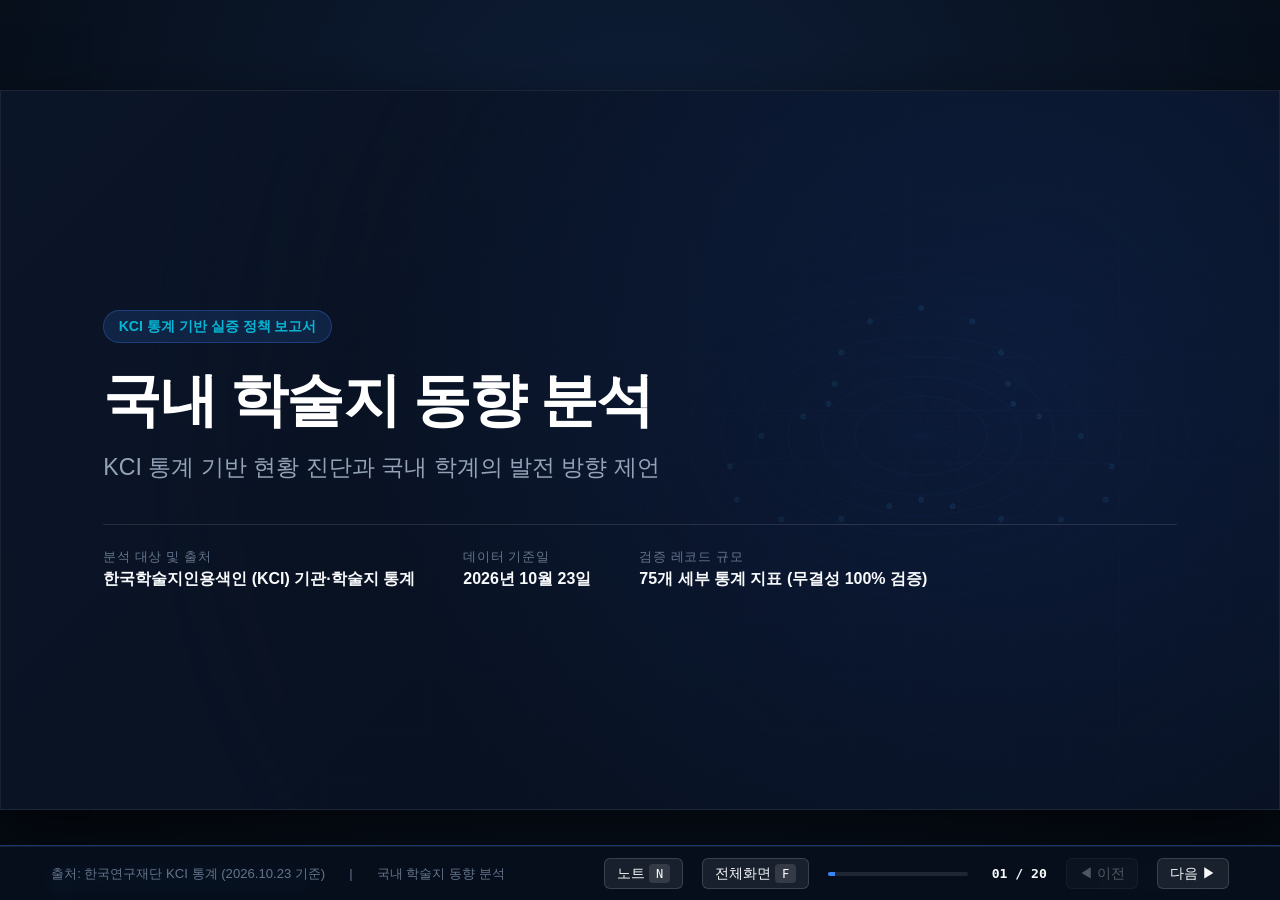
==== commit e86ef966: "fix: resolve image stretching with strict 16:9 aspect-ratio containers and responsive editorial asse" ====
--- a/presentation/index.html
+++ b/presentation/index.html
@@ -18,6 +18,7 @@
     <!-- Slide 01: 표지 -->
     <section class="slide slide-cover active" id="slide-1"
       data-notes="[발표자 노트] 안녕하십니까. '국내 학술지 동향 분석 - KCI 통계 기반 현황 진단과 국내 학계의 발전 방향 제언' 발표를 시작하겠습니다. 본 발표는 한국연구재단 KCI의 최신 통계(2026.10.23 기준) 데이터를 실증적으로 검증하고, 발행 구조와 등재 현황을 면밀히 진단하여 향후 국내 학술 생태계의 지속 가능한 발전 방향을 모색하고자 마련되었습니다.">
+      <img src="assets/cover_academic.png" alt="학술 출판과 연구 데이터 비주얼" class="slide-bg-overlay">
       <div class="cover-badge">KCI 통계 기반 실증 정책 보고서</div>
       <h1 class="cover-title">국내 학술지 동향 분석</h1>
       <p class="cover-subtitle">KCI 통계 기반 현황 진단과 국내 학계의 발전 방향 제언</p>
@@ -179,6 +180,10 @@
         <div class="grid-2col">
           <div class="chart-container">
             <canvas id="chart-publishers" class="kci-chart"></canvas>
+            <div class="slide-image-frame" style="max-height: 120px; margin-top: 1rem;">
+              <img src="assets/digital_journal.png" alt="종이 학술지와 디지털 연구 데이터 네트워크의 조화">
+            </div>
+            <div class="image-caption">자체 그래픽 에셋: 종이 학술지와 디지털 데이터의 조화 (16:9 정밀 비율)</div>
           </div>
           <div class="info-card accent-border">
             <h4 style="margin-bottom: 1rem;">발행 주체별 구성비 및 구조적 특징</h4>
@@ -362,6 +367,7 @@
     <!-- Slide 10: 주요 통계 결과 종합 -->
     <section class="slide" id="slide-10"
       data-notes="[발표자 노트] 전반부 통계 결과를 종합합니다. 6,359종 학술지, 46.1% 등재율, 학회 중심 77.6%, 인문사회 70.8% 점유가 명확한 실증 사실입니다. 이제 3부에서는 이 현황이 의미하는 학술 생태계의 강점과 보완점을 진단하겠습니다.">
+      <img src="assets/knowledge_network.png" alt="학술 데이터와 지식 네트워크 연결" class="slide-bg-overlay">
       <div class="slide-header">
         <div>
           <div class="slide-tag-group">
@@ -543,6 +549,7 @@
     <!-- Slide 15: 분야별 분포 차이는 왜 발생하는가? -->
     <section class="slide" id="slide-15"
       data-notes="[발표자 노트] 인문사회 70.8% 대 과학기술 29.2% 격차의 원인을 설명하는 4대 가설입니다. 연구자 모수, 업적 평가 제도의 SCI 선호, 학문적 연구 대상의 로컬/글로벌 성향 차이, 단행본/논문 발행 관행 차이 등이 거론됩니다. 이는 확정된 원인이 아니며 검증되어야 할 연구 가설입니다.">
+      <img src="assets/knowledge_network.png" alt="지식 노드 및 인용 네트워크 가설" class="slide-bg-overlay">
       <div class="slide-header">
         <div>
           <div class="slide-tag-group">
@@ -703,6 +710,7 @@
     <!-- Slide 19: 향후 연구 로드맵 -->
     <section class="slide" id="slide-19"
       data-notes="[발표자 노트] KCI 통계에서 출발하여 학술 정책 수립에 이르는 6단계 미래 연구 로드맵입니다. 지표 확인부터 시계열 확보, 외부 데이터 연계, 원인 규명을 거쳐 최종적으로 균형 잡힌 학술 생태계 지표를 확립하게 됩니다.">
+      <img src="assets/future_infra.png" alt="미래 오픈사이언스 연구 인프라" class="slide-bg-overlay">
       <div class="slide-header">
         <div>
           <div class="slide-tag-group">
@@ -752,6 +760,7 @@
     <!-- Slide 20: 결론과 출처 -->
     <section class="slide" id="slide-20"
       data-notes="[발표자 노트] 결론입니다. 본 조사는 6,359종 학술지와 2,932종 등재지의 정량적 분포를 명확히 밝혔습니다. 인문사회의 탄탄한 지식 보고와 학회 중심의 자율성이라는 강점을 바탕으로, 대학연구소 내실화와 오픈액세스 확대를 추진해야 합니다. 경청해 주셔서 감사합니다.">
+      <img src="assets/cover_academic.png" alt="학술 데이터 아카이브" class="slide-bg-overlay">
       <div class="slide-header">
         <div>
           <div class="slide-tag-group">
--- a/presentation/styles.css
+++ b/presentation/styles.css
@@ -1,6 +1,7 @@
 /* ==========================================================================
    국내 학술지 동향 분석 - 20페이지 HTML 프레젠테이션 스타일시트
    Theme: Editorial Data Journalism & Academic Presentation
+   Strict Image Aspect-Ratio Preservation System (16:9 Standard)
    ========================================================================== */
 
 :root {
@@ -64,7 +65,7 @@
   background: radial-gradient(circle at 50% 20%, #0e1e38 0%, #050b14 85%);
 }
 
-/* 16:9 Slide Stage */
+/* 16:9 Slide Stage: Always maintains 16:9 aspect ratio */
 .slide-stage {
   position: relative;
   width: min(100vw, calc(100vh * var(--slide-ratio)));
@@ -108,21 +109,81 @@
   transform: translateX(-40px);
 }
 
+/* ==========================================================================
+   IMAGE ASSET STYLES: Strict Aspect-Ratio & Distortion Prevention
+   ========================================================================== */
+
+/* Full Slide Background Image (16:9 Ambient) */
+.slide-bg-overlay {
+  position: absolute;
+  top: 0;
+  left: 0;
+  width: 100%;
+  height: 100%;
+  aspect-ratio: 16 / 9;
+  object-fit: cover;
+  object-position: center;
+  opacity: 0.16;
+  pointer-events: none;
+  z-index: 0;
+  mask-image: radial-gradient(circle at 75% 45%, rgba(0,0,0,1) 0%, rgba(0,0,0,0) 80%);
+  -webkit-mask-image: radial-gradient(circle at 75% 45%, rgba(0,0,0,1) 0%, rgba(0,0,0,0) 80%);
+}
+
+/* 16:9 Image Frame Container (Never Stretches) */
+.slide-image-frame {
+  position: relative;
+  width: 100%;
+  aspect-ratio: 16 / 9;
+  border-radius: 10px;
+  overflow: hidden;
+  border: 1px solid var(--border-subtle);
+  background: rgba(11, 21, 40, 0.6);
+  display: flex;
+  align-items: center;
+  justify-content: center;
+}
+
+.slide-image-frame img {
+  width: 100%;
+  height: 100%;
+  aspect-ratio: 16 / 9;
+  object-fit: cover;
+  object-position: center;
+  display: block;
+  transition: transform 0.5s ease;
+}
+
+.slide-image-frame:hover img {
+  transform: scale(1.02);
+}
+
+/* Image Caption */
+.image-caption {
+  font-size: 0.8rem;
+  color: var(--text-dim);
+  text-align: right;
+  margin-top: 0.4rem;
+  font-family: var(--font-mono);
+}
+
 /* Slide Header */
 .slide-header {
+  position: relative;
+  z-index: 1;
   display: flex;
   justify-content: space-between;
   align-items: flex-start;
-  margin-bottom: 2rem;
+  margin-bottom: 1.8rem;
   border-bottom: 1px solid var(--border-subtle);
-  padding-bottom: 1.2rem;
+  padding-bottom: 1rem;
 }
 
 .slide-tag-group {
   display: flex;
   align-items: center;
   gap: 0.75rem;
-  margin-bottom: 0.5rem;
+  margin-bottom: 0.4rem;
 }
 
 .slide-category {
@@ -157,14 +218,10 @@
   font-weight: 400;
 }
 
-.slide-meta-badge {
-  text-align: right;
-  font-size: 0.8rem;
-  color: var(--text-dim);
-}
-
 /* Slide Body / Content Layouts */
 .slide-body {
+  position: relative;
+  z-index: 1;
   flex: 1;
   display: flex;
   flex-direction: column;
@@ -251,7 +308,7 @@
   border: 1px solid var(--border-subtle);
   border-radius: 10px;
   padding: 1.5rem;
-  margin-bottom: 1rem;
+  margin-bottom: 0.8rem;
 }
 
 .info-card.accent-border {
@@ -286,7 +343,7 @@
   margin-top: 0.5rem;
 }
 
-/* Comparison Bar / Chart Container */
+/* Chart Container */
 .chart-container {
   position: relative;
   width: 100%;
@@ -305,14 +362,14 @@
 
 /* Custom Visual Bars */
 .bar-group {
-  margin-bottom: 1.4rem;
+  margin-bottom: 1.2rem;
 }
 
 .bar-header {
   display: flex;
   justify-content: space-between;
-  margin-bottom: 0.4rem;
-  font-size: 0.95rem;
+  margin-bottom: 0.35rem;
+  font-size: 0.92rem;
 }
 
 .bar-label {
@@ -328,16 +385,16 @@
 
 .bar-track {
   width: 100%;
-  height: 14px;
+  height: 12px;
   background: rgba(255, 255, 255, 0.08);
-  border-radius: 7px;
+  border-radius: 6px;
   overflow: hidden;
   position: relative;
 }
 
 .bar-fill {
   height: 100%;
-  border-radius: 7px;
+  border-radius: 6px;
   background: linear-gradient(90deg, var(--accent-primary), var(--accent-secondary));
   transition: width 1s cubic-bezier(0.16, 1, 0.3, 1);
 }
@@ -405,6 +462,8 @@
   color: var(--accent-cyan);
   font-weight: 600;
   margin-bottom: 1.5rem;
+  position: relative;
+  z-index: 2;
 }
 
 .cover-title {
@@ -414,7 +473,9 @@
   color: #ffffff;
   letter-spacing: -0.03em;
   margin-bottom: 1rem;
-  max-width: 900px;
+  max-width: 920px;
+  position: relative;
+  z-index: 2;
 }
 
 .cover-subtitle {
@@ -423,7 +484,9 @@
   line-height: 1.5;
   font-weight: 400;
   max-width: 820px;
-  margin-bottom: 3rem;
+  margin-bottom: 2.5rem;
+  position: relative;
+  z-index: 2;
 }
 
 .cover-meta {
@@ -432,6 +495,8 @@
   border-top: 1px solid var(--border-subtle);
   padding-top: 1.5rem;
   width: 100%;
+  position: relative;
+  z-index: 2;
 }
 
 .meta-item {
@@ -480,11 +545,6 @@
 
 .footer-source {
   color: var(--text-dim);
-}
-
-.footer-source a {
-  color: var(--accent-secondary);
-  text-decoration: none;
 }
 
 .footer-right {
@@ -585,7 +645,6 @@
   line-height: 1.6;
 }
 
-/* Keyboard Hints Modal/Badge */
 .kb-hint {
   font-family: var(--font-mono);
   background: rgba(255, 255, 255, 0.12);
@@ -595,23 +654,9 @@
   color: var(--text-white);
 }
 
-/* Visual Background Overlay */
-.slide-bg-visual {
-  position: absolute;
-  top: 0;
-  right: 0;
-  width: 45%;
-  height: 100%;
-  opacity: 0.18;
-  object-fit: cover;
-  pointer-events: none;
-  mask-image: linear-gradient(to left, rgba(0,0,0,1) 0%, rgba(0,0,0,0) 90%);
-  -webkit-mask-image: linear-gradient(to left, rgba(0,0,0,1) 0%, rgba(0,0,0,0) 90%);
-}
-
 /* Reduced Motion Support */
 @media (prefers-reduced-motion: reduce) {
-  .slide, .bar-fill, .notes-drawer, .stat-card {
+  .slide, .bar-fill, .notes-drawer, .stat-card, .slide-image-frame img {
     transition: none !important;
     animation: none !important;
   }
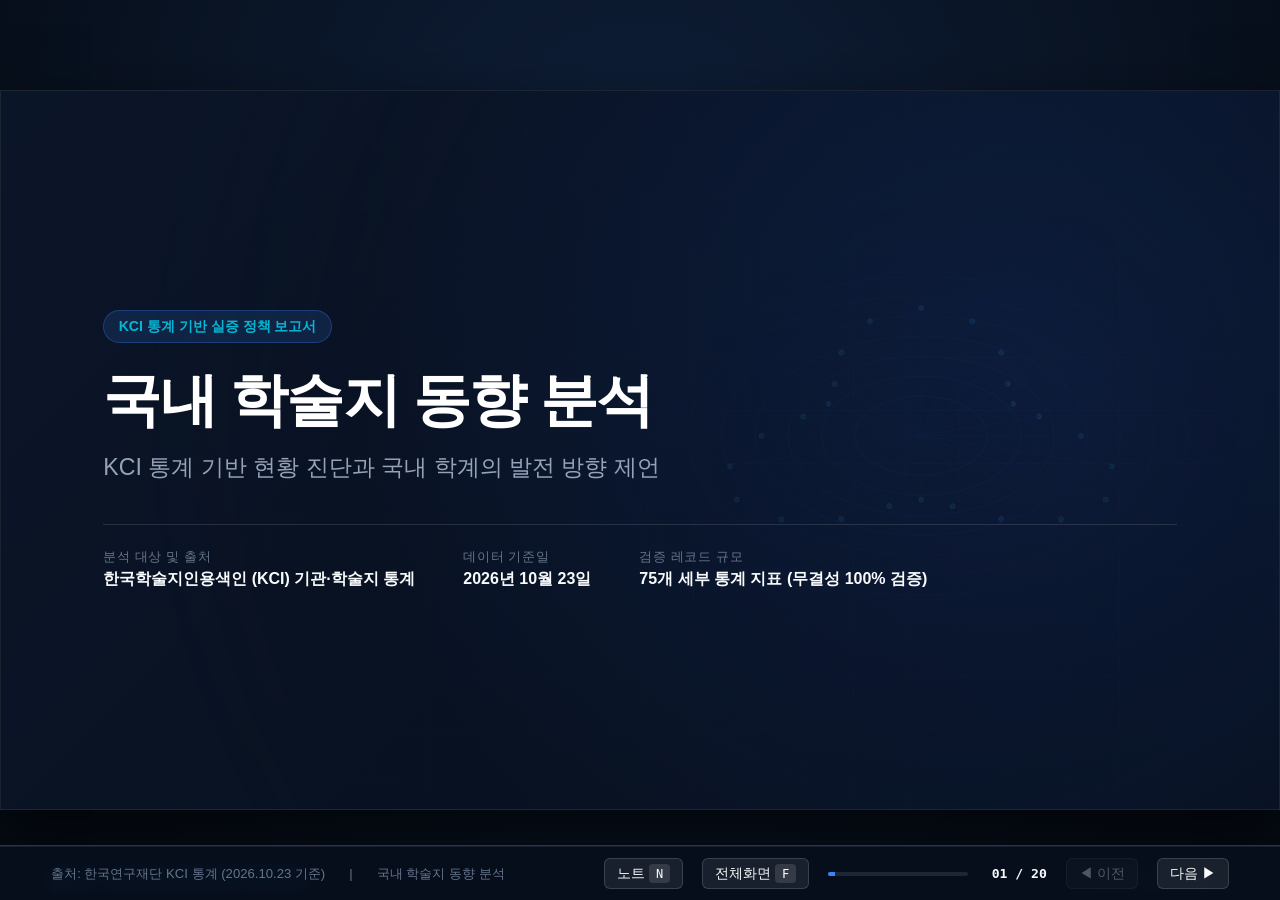
==== commit 124ab03a: "feat: enhance visualization with Anime.js, Matplotlib SVG vector charts and validation system" ====
--- a/presentation/index.html
+++ b/presentation/index.html
@@ -181,7 +181,7 @@
           <div class="chart-container">
             <canvas id="chart-publishers" class="kci-chart"></canvas>
             <div class="slide-image-frame" style="max-height: 120px; margin-top: 1rem;">
-              <img src="assets/digital_journal.png" alt="종이 학술지와 디지털 연구 데이터 네트워크의 조화">
+              <img src="assets/digital_journal.png" alt="종이 학술지와 디지털 연구 데이터 네트워크의 조화" class="slide-content-img">
             </div>
             <div class="image-caption">자체 그래픽 에셋: 종이 학술지와 디지털 데이터의 조화 (16:9 정밀 비율)</div>
           </div>
@@ -254,7 +254,7 @@
       </div>
     </section>
 
-    <!-- Slide 07: 등재 상태별 구성 -->
+    <!-- Slide 07: 등재 상태별 구성 (Matplotlib 정밀 벡터 SVG 차트 적용) -->
     <section class="slide" id="slide-7"
       data-notes="[발표자 노트] 등재(후보) 학술지 2,932종의 등급 구성입니다. 정규 '등재' 학술지가 2,691종으로 91.8%의 절대다수이며, 진입 단계인 '등재후보'는 174종(5.9%), 최상위 '우수등재'는 67종(2.3%)입니다. 전형적인 항아리-피라미드 구조입니다.">
       <div class="slide-header">
@@ -270,20 +270,21 @@
       <div class="slide-body">
         <div class="grid-2col">
           <div class="chart-container">
-            <canvas id="chart-indexed-status" class="kci-chart"></canvas>
+            <img src="assets/chart_slide7_grades.svg" alt="KCI 등재 상태별 학술지 종수 구성 벡터 차트" class="vector-chart-img">
+            <div class="image-caption">Matplotlib 벡터 차트: 등재 등급 피라미드 (SVG 고해상도 벡터)</div>
           </div>
           <div class="info-card">
             <h4>등급별 비중과 제도적 함의</h4>
-            <div style="display: flex; flex-direction: column; gap: 1.2rem; margin-top: 1rem;">
-              <div style="background: rgba(245, 158, 11, 0.1); border-left: 4px solid var(--accent-amber); padding: 0.8rem;">
+            <div style="display: flex; flex-direction: column; gap: 1rem; margin-top: 0.8rem;">
+              <div style="background: rgba(245, 158, 11, 0.1); border-left: 4px solid var(--accent-amber); padding: 0.8rem; border-radius: 4px;">
                 <div style="font-weight: 700; color: var(--accent-amber);">우수등재학술지: 67종 (2.3%)</div>
                 <div style="font-size: 0.88rem; color: var(--text-muted); margin-top: 0.2rem;">KCI 인용 지수 및 엄격한 국제화·전문성 요건을 통과한 대한민국 대표 학술지</div>
               </div>
-              <div style="background: rgba(59, 130, 246, 0.1); border-left: 4px solid var(--accent-primary); padding: 0.8rem;">
+              <div style="background: rgba(59, 130, 246, 0.1); border-left: 4px solid var(--accent-primary); padding: 0.8rem; border-radius: 4px;">
                 <div style="font-weight: 700; color: var(--accent-primary);">정규 등재학술지: 2,691종 (91.8%)</div>
                 <div style="font-size: 0.88rem; color: var(--text-muted); margin-top: 0.2rem;">국내 연구자들의 연구업적 평가 및 학술 소통의 중추적 뼈대를 구성하는 표준 학술지군</div>
               </div>
-              <div style="background: rgba(6, 182, 212, 0.1); border-left: 4px solid var(--accent-cyan); padding: 0.8rem;">
+              <div style="background: rgba(6, 182, 212, 0.1); border-left: 4px solid var(--accent-cyan); padding: 0.8rem; border-radius: 4px;">
                 <div style="font-weight: 700; color: var(--accent-cyan);">등재후보학술지: 174종 (5.9%)</div>
                 <div style="font-size: 0.88rem; color: var(--text-muted); margin-top: 0.2rem;">신규 학술 분야 또는 성장 단계에서 정규 등재 진입을 준비하는 인큐베이팅 단계</div>
               </div>
@@ -326,7 +327,7 @@
       </div>
     </section>
 
-    <!-- Slide 09: 인문사회분야와 과학기술분야 비교 -->
+    <!-- Slide 09: 인문사회분야 vs 과학기술분야 비교 (Matplotlib 정밀 SVG 벡터 차트 적용) -->
     <section class="slide" id="slide-9"
       data-notes="[발표자 노트] 분야별 분포에서 매우 극적인 차이가 나타납니다. 등재(후보)지 2,932종 중 인문사회분야가 2,077종으로 약 70.8%를 차지하고, 과학기술분야는 855종으로 29.2%에 불과합니다. 인문사회분야의 학술지 수가 과학기술의 2.4배에 달합니다.">
       <div class="slide-header">
@@ -336,24 +337,25 @@
             <span class="slide-indicator-tag">Slide 09 / 20</span>
           </div>
           <h2 class="slide-title">인문사회분야 vs 과학기술분야 비교</h2>
-          <p class="slide-subtitle">인문사회분야 2,077종(70.8%) vs 과학기술분야 855종(29.2%)의 극명한 점유율 격차</p>
+          <p class="slide-subtitle">세부 8대 학문분야별 등재(후보) 학술지 종수 비교</p>
         </div>
       </div>
       <div class="slide-body">
         <div class="grid-2col">
           <div class="chart-container">
-            <canvas id="chart-field-comparison" class="kci-chart"></canvas>
+            <img src="assets/chart_slide9_fields.svg" alt="세부 8대 학문분야별 등재 학술지 종수 비교 차트" class="vector-chart-img">
+            <div class="image-caption">Matplotlib 벡터 차트: 세부 8대 학문 분야별 종수 (인문사회 2,077종 vs 과기 855종)</div>
           </div>
           <div class="info-card success-border">
             <h4>학문 분야별 분포 특징 및 해석 범위</h4>
-            <div style="margin-top: 0.8rem; display: flex; flex-direction: column; gap: 0.8rem;">
+            <div style="margin-top: 0.6rem; display: flex; flex-direction: column; gap: 0.7rem;">
               <p>
                 <strong>인문사회분야 (2,077종, 70.8%):</strong><br>
-                사회과학(1,061종), 인문학(670종), 예술체육(174종), 복합학(172종) 등 세부 학문별로 매우 두텁고 다양한 국내 학술지 생태계가 형성되어 있습니다.
+                사회과학(1,061종)과 인문학(670종)이 선두이며, 예술체육(174종), 복합학(172종) 등 세부 학문별로 두터운 공론장이 형성되어 있습니다.
               </p>
               <p>
                 <strong>과학기술분야 (855종, 29.2%):</strong><br>
-                의약학(373종), 공학(263종), 자연과학(129종), 농수해양(90종) 순으로 분포하며, 인문사회 대비 약 41% 수준의 규모에 머물고 있습니다.
+                의약학(373종), 공학(263종), 자연과학(129종), 농수해양(90종) 순이며, 인문사회 대비 약 41% 규모에 머물고 있습니다.
               </p>
               <div style="background: rgba(255,255,255,0.04); padding: 0.7rem; border-radius: 6px; font-size: 0.85rem; color: var(--accent-cyan);">
                 <strong>주의:</strong> 이 격차는 연구 역량의 차이가 아니라, 글로벌 학술지(SCI 등) 투고 성향과 국내 연구 성과 유통 플랫폼의 차이에서 기인할 가능성이 높습니다.
@@ -836,6 +838,7 @@
   </div>
 </div>
 
+<script src="anime.min.js"></script>
 <script src="script.js"></script>
 </body>
 </html>
--- a/presentation/styles.css
+++ b/presentation/styles.css
@@ -709,3 +709,26 @@
   .stat-number { color: #0f172a !important; }
   .info-card { background: #f8fafc !important; border: 1px solid #cbd5e1 !important; color: #1e293b !important; }
 }
+
+/* Vector SVG Chart Embedding */
+.vector-chart-img {
+  width: 100%;
+  height: auto;
+  max-height: 380px;
+  object-fit: contain;
+  aspect-ratio: 16 / 9;
+  display: block;
+  border-radius: 8px;
+  border: 1px solid var(--border-subtle);
+  background: #0f1b33;
+}
+
+/* Slide Content Image within Frame */
+.slide-content-img {
+  width: 100%;
+  height: 100%;
+  aspect-ratio: 16 / 9;
+  object-fit: cover;
+  object-position: center;
+  display: block;
+}
